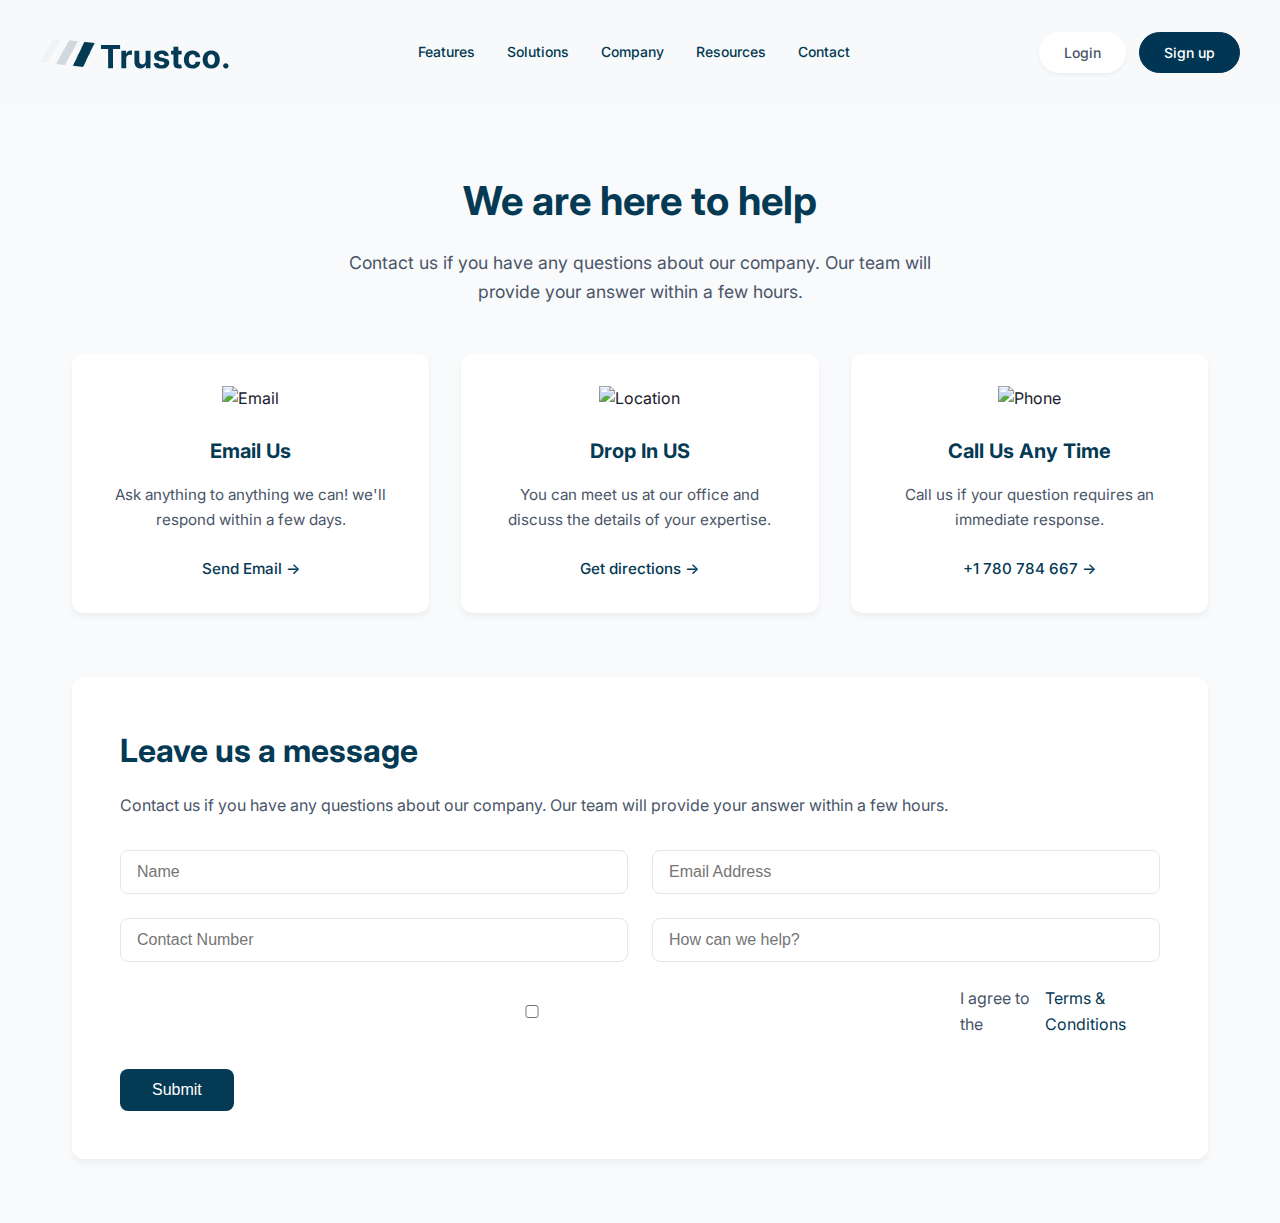
==== contact.html @ 0312bd64 "tr29 contact page implimentation" ====
<!DOCTYPE html>
<html lang="en">
<head>
    <meta charset="UTF-8">
    <meta name="viewport" content="width=device-width, initial-scale=1.0">
    <title>TrustCo - Contact Us</title>
    <link rel="stylesheet" href="contactstyle.css">
    <link href="https://fonts.googleapis.com/css2?family=Inter:wght@400;500;600;700&display=swap" rel="stylesheet">
</head>
<body>
    <header>
        <div class="header-section">
            <div class="logo">
                <div class="logo-sub">
                    <span class="stripe stripe-1">
                        <img src="./assets/Vector.png" class="logoimg1" style="opacity: 0.15;"/>
                    </span>
                    <span class="stripe stripe-2">
                        <img src="./assets/Vector (1).png" class="logoimg1" style="opacity: 0.4;"/>
                    </span>
                    <span class="stripe stripe-3">
                        <img src="./assets/Vector (3).png" class="logoimg1" style="opacity: 1;"/>
                    </span>
                </div>
                <img src="./assets/Trustco..svg" class="logoimg"/>  <!-- changed class from logoimg1 to logoimg -->
            </div>
            <div class="hamburger">
                <div class="bar"></div>
                <div class="bar"></div>
                <div class="bar"></div>
            </div>
    
            <nav class="nav-menu">
                <ul class="list-items">
                    <li class="list-data"><a>Features</a></li>
                    <li class="list-data"><a>Solutions</a></li>
                    <li class="list-data"><a>Company</a></li>
                    <li class="list-data"><a>Resources</a></li>
                    <li class="list-data"><a href="./contact.html">Contact</a></li>
                </ul>
                <!-- Mobile buttons -->
                <div class="mobile-btns">
                    <button class="logbtn">Login</button>
                    <button class="signbtn">Sign up</button>
                </div>
            </nav>
            <!-- Desktop/Laptop buttons -->
            <div class="btns desktop-btns">
                <button class="logbtn">Login</button>
                <button class="signbtn">Sign up</button>
            </div>
                </div>
    
        </div>
    </header>

    <section class="help-section">
        <h1 class="section-title">We are here to help</h1>
        <p class="section-subtitle">Contact us if you have any questions about our company. Our team will provide your answer within a few hours.</p>
        
        <div class="contact-cards">
            <div class="contact-card">
                <img src="assets/email-icon.svg" alt="Email" class="card-icon">
                <h3>Email Us</h3>
                <p>Ask anything to anything we can! we'll respond within a few days.</p>
                <a href="#" class="card-link">Send Email →</a>
            </div>
            
            <div class="contact-card">
                <img src="assets/location-icon.svg" alt="Location" class="card-icon">
                <h3>Drop In US</h3>
                <p>You can meet us at our office and discuss the details of your expertise.</p>
                <a href="#" class="card-link">Get directions →</a>
            </div>
            
            <div class="contact-card">
                <img src="assets/phone-icon.svg" alt="Phone" class="card-icon">
                <h3>Call Us Any Time</h3>
                <p>Call us if your question requires an immediate response.</p>
                <a href="tel:+1 780 784 667" class="card-link">+1 780 784 667 →</a>
            </div>
        </div>

        <div class="contact-form">
            <h2>Leave us a message</h2>
            <p>Contact us if you have any questions about our company. Our team will provide your answer within a few hours.</p>
            
            <form>
                <div class="form-row">
                    <div class="form-group">
                        <input type="text" placeholder="Name" required>
                    </div>
                    <div class="form-group">
                        <input type="email" placeholder="Email Address" required>
                    </div>
                </div>
                <div class="form-row">
                    <div class="form-group">
                        <input type="tel" placeholder="Contact Number">
                    </div>
                    <div class="form-group">
                        <input type="text" placeholder="How can we help?">
                    </div>
                </div>
                <div class="form-group">
                    <label class="checkbox-container">
                        <input type="checkbox" required>
                        <span class="checkmark"></span>
                        I agree to the <a href="#">Terms & Conditions</a>
                    </label>
                </div>
                <button type="submit" class="submit-btn">Submit</button>
            </form>
        </div>
    </section>
    <script>
        const hamburger = document.querySelector('.hamburger');
        const navMenu = document.querySelector('.nav-menu');
    
        hamburger.addEventListener('click', () => {
            hamburger.classList.toggle('active');
            navMenu.classList.toggle('active');
        });
    
        // Close menu when clicking outside
        document.addEventListener('click', (e) => {
            if (!hamburger.contains(e.target) && !navMenu.contains(e.target)) {
                hamburger.classList.remove('active');
                navMenu.classList.remove('active');
            }
        });
    
        // Close menu when clicking a link
        document.querySelectorAll('.nav-menu a').forEach(link => {
            link.addEventListener('click', () => {
                hamburger.classList.remove('active');
                navMenu.classList.remove('active');
            });
        });
    </script>
</body>
</html>
---- contactstyle.css ----
:root {
    --primary-color: #043A53;
    --text-dark: #1A202C;
    --text-light: #4A5568;
    --background-light: #F8FAFC;
    --card-bg: #FFFFFF;
    --border-color: #E2E8F0;
}

* {
    margin: 0;
    padding: 0;
    box-sizing: border-box;
}

body {
    font-family: 'Inter', sans-serif;
    background-color: var(--background-light);
    color: var(--text-dark);
    line-height: 1.6;
}

.help-section {
    max-width: 1200px;
    margin: 0 auto;
    padding: 4rem 2rem;
}

.section-title {
    font-size: 2.5rem;
    font-weight: 700;
    text-align: center;
    margin-bottom: 1rem;
    color: var(--primary-color);
}

.section-subtitle {
    text-align: center;
    color: var(--text-light);
    max-width: 600px;
    margin: 0 auto 3rem;
    font-size: 1.1rem;
}

.contact-cards {
    display: grid;
    grid-template-columns: repeat(3, 1fr);
    gap: 2rem;
    margin-bottom: 4rem;
}

.contact-card {
    background: var(--card-bg);
    padding: 2rem;
    border-radius: 12px;
    box-shadow: 0 4px 6px rgba(0, 0, 0, 0.05);
    text-align: center;
}

.card-icon {
    width: 48px;
    height: 48px;
    margin-bottom: 1.5rem;
}

.contact-card h3 {
    font-size: 1.25rem;
    margin-bottom: 1rem;
    color: var(--primary-color);
}

.contact-card p {
    color: var(--text-light);
    margin-bottom: 1.5rem;
    font-size: 0.95rem;
}

.card-link {
    color: var(--primary-color);
    text-decoration: none;
    font-weight: 500;
    font-size: 0.95rem;
}

.contact-form {
    background: var(--card-bg);
    padding: 3rem;
    border-radius: 12px;
    box-shadow: 0 4px 6px rgba(0, 0, 0, 0.05);
}

.contact-form h2 {
    font-size: 2rem;
    margin-bottom: 1rem;
    color: var(--primary-color);
}

.contact-form > p {
    color: var(--text-light);
    margin-bottom: 2rem;
}

.form-row {
    display: grid;
    grid-template-columns: 1fr 1fr;
    gap: 1.5rem;
    margin-bottom: 1.5rem;
}

.form-group input {
    width: 100%;
    padding: 0.75rem 1rem;
    border: 1px solid var(--border-color);
    border-radius: 8px;
    font-size: 1rem;
    color: var(--text-dark);
}

.checkbox-container {
    display: flex;
    align-items: center;
    gap: 0.5rem;
    margin-bottom: 2rem;
    color: var(--text-light);
}

.checkbox-container a {
    color: var(--primary-color);
    text-decoration: none;
}

.submit-btn {
    background: var(--primary-color);
    color: white;
    border: none;
    padding: 0.75rem 2rem;
    border-radius: 8px;
    font-size: 1rem;
    font-weight: 500;
    cursor: pointer;
    transition: opacity 0.3s ease;
}

.submit-btn:hover {
    opacity: 0.9;
}

@media (max-width: 991px) {
    .contact-cards {
        grid-template-columns: repeat(2, 1fr);
    }
}

@media (max-width: 768px) {
    .contact-cards {
        grid-template-columns: 1fr;
    }

    .form-row {
        grid-template-columns: 1fr;
    }

    .contact-form {
        padding: 2rem;
    }
}

@media (max-width: 480px) {
    .section-title {
        font-size: 2rem;
    }

    .help-section {
        padding: 2rem 1rem;
    }
}
body {
    margin: 0;
    padding: 0;
}

.header-section {
    display: flex;
    justify-content: space-between;
    align-items: center;
    padding: 2.0rem 2.5rem;  /* increased from 0.8rem 2rem */
    margin: 0;
    background-color: #f8f9fa;
}

.logo {
    display: flex;
    align-items: center;
    gap: 10px;
}

.logo-sub {
    display: flex;
    line-height: 0;
    transform: rotate(6deg);
    gap: -40px;  /* increased negative gap to bring stripes even closer */
}

.stripe {
    display: block;
    line-height: 0;
    margin-right: -3px;  /* increased negative margin for tighter spacing */
}

.stripe-1 img {
    height: 25px;
    width: 20px;
}

.stripe-2 img {
    height: 25px;
    width: 40px;
}

.stripe-3 img {
    height: 25px;
    width: 80px;
}

.logoimg1 {
    display: block;
    margin: 0;
    padding: 0;
}

/* Specific width adjustments for each stripe */
.logo-sub img:nth-child(1) {
    width: 20px;
}

.logo-sub img:nth-child(2) {
    width: 25px;
    padding: 0%;
}

.logo-sub img:nth-child(3) {
    width: 20px;
}

.logoimg {
    height: 24px;
    align-items: center;
    width: auto;
    margin-top: 8px;
    /* margin-left: 4px; */
}

.logoimg2 {
    width: 16px;
    height: auto;
    display: block;
    margin: 0;
    padding: 0;
}


.list-items {
    display: flex;
    gap: 2rem;
    align-items: center;
    margin: 0;
    padding: 0;
    list-style: none;
}

.list-data {
    padding: 0;
    color: #4A5568;
    font-family: 'Inter', sans-serif;
    font-weight: 400;
    font-size: 14px;
}

.list-data a {
    cursor: pointer;
    text-decoration: none;
    color: #043A53;
    font-weight: 500;
    position: relative;
    transition: color 0.3s ease;
}

.list-data a:hover {
    color: #065d84;  /* slightly lighter shade for hover */
}

.list-data a::after {
    content: '';
    position: absolute;
    width: 0;
    height: 2px;
    bottom: -4px;
    left: 0;
    background-color: #043A53;
    transition: width 0.3s ease;
}

.list-data a:hover::after {
    width: 100%;
}

.btns {
    display: flex;
    gap: 0.8rem;
    align-items: center;
}

.logbtn {
    padding: 0.7rem 1.5rem;
    border: 1px solid transparent;
    border-radius: 25px;
    background: white;
    color: #4A5568;
    font-family: 'Inter', sans-serif;
    cursor: pointer;
    font-size: 14px;
    font-weight: 500;
    box-shadow: 0 2px 4px rgba(0, 0, 0, 0.05);
    transition: all 0.3s ease-in-out;
}

.logbtn:hover {
    background: #043A53;
    color: white;
    border-color: #043A53;
    transform: translateY(-2px);
    box-shadow: 0 6px 12px rgba(4, 58, 83, 0.2);
}

.signbtn {
    padding: 0.7rem 1.5rem;
    border: 1px solid #003553;
    border-radius: 25px;
    background-color: #003553;
    color: white;
    font-family: 'Inter', sans-serif;
    cursor: pointer;
    font-size: 14px;
    font-weight: 500;
    transition: all 0.3s ease-in-out;
}

.signbtn:hover {
    background-color: white;
    color: #003553;
    transform: translateY(-2px);
    box-shadow: 0 6px 12px rgba(4, 58, 83, 0.2);
}


/* Add these new styles */
.hamburger {
    display: none;
    cursor: pointer;
    z-index: 1000;
}

.bar {
    width: 25px;
    height: 3px;
    margin: 5px;
    background-color: #043A53;
    transition: all 0.3s ease;
}

.mobile-btns {
    display: none;
}

@media screen and (max-width: 768px) {
    .header-section {
        position: relative;
        justify-content: center;
    }

    .hamburger {
        display: block;
        position: absolute;
        left: 2.5rem;
        top: 50%;
        transform: translateY(-50%);
    }

    .logo {
        margin: 0 auto;
    }

    .nav-menu {
        position: fixed;
        left: -100%;
        top: 0;
        width: 300px;
        height: 100vh;
        background: white;
        padding: 80px 30px;
        transition: 0.3s ease-in-out;
        box-shadow: 2px 0 10px rgba(0, 0, 0, 0.1);
        z-index: 999;
        overflow-y: auto;
    }

    .nav-menu.active {
        left: 0;
    }

    .list-items {
        flex-direction: column;
        align-items: flex-start;
        gap: 1.5rem;
        opacity: 0;
        transition: opacity 0.3s ease-in-out;
    }

    .nav-menu.active .list-items {
        opacity: 1;
        transition-delay: 0.2s;
    }

    .list-data {
        width: 100%;
        font-size: 18px;
        padding: 0.3rem 0;
    }

    .list-data a {
        font-size: 1rem;
        font-weight: 500;
        display: block;
        padding: 0.4rem 0.8rem;
        color: #043A53;
        position: relative;
        transition: all 0.3s ease;
        border-radius: 6px;
    }

    .list-data a:hover {
        color: #065d84;
        background-color: rgba(4, 58, 83, 0.05);
        transform: translateX(5px);
    }

    .list-data a::after {
        content: '';
        position: absolute;
        width: 4px;
        height: 0;
        left: 0;
        top: 50%;
        transform: translateY(-50%);
        background-color: #065d84;
        transition: height 0.3s ease;
    }

    .list-data a:hover::after {
        height: 70%;
    }

    .desktop-btns {
        display: none;
    }

    .mobile-btns {
        display: flex;
        flex-direction: column;
        gap: 1rem;
        margin-top: 2.5rem;
        padding: 0 0.8rem;
        opacity: 0;
        transition: opacity 0.3s ease-in-out;
    }

    .nav-menu.active .mobile-btns {
        opacity: 1;
        transition-delay: 0.3s;
    }

    .mobile-btns .logbtn {
        width: 100%;
        text-align: center;
        padding: 0.8rem;
        border: 1px solid #043A53;
    }

    .mobile-btns .signbtn {
        width: 100%;
        text-align: center;
        padding: 0.8rem;
    }

    .mobile-btns .logbtn:hover {
        background-color: #043A53;
        color: white;
    }

    .mobile-btns .signbtn:hover {
        background-color: white;
        color: #043A53;
    }
}

/* Additional media query for very small devices */
@media screen and (max-width: 320px) {
    .nav-menu {
        width: 85%;
        padding: 70px 20px 30px;
    }

    .list-data a {
        font-size: 0.95rem;
    }
}
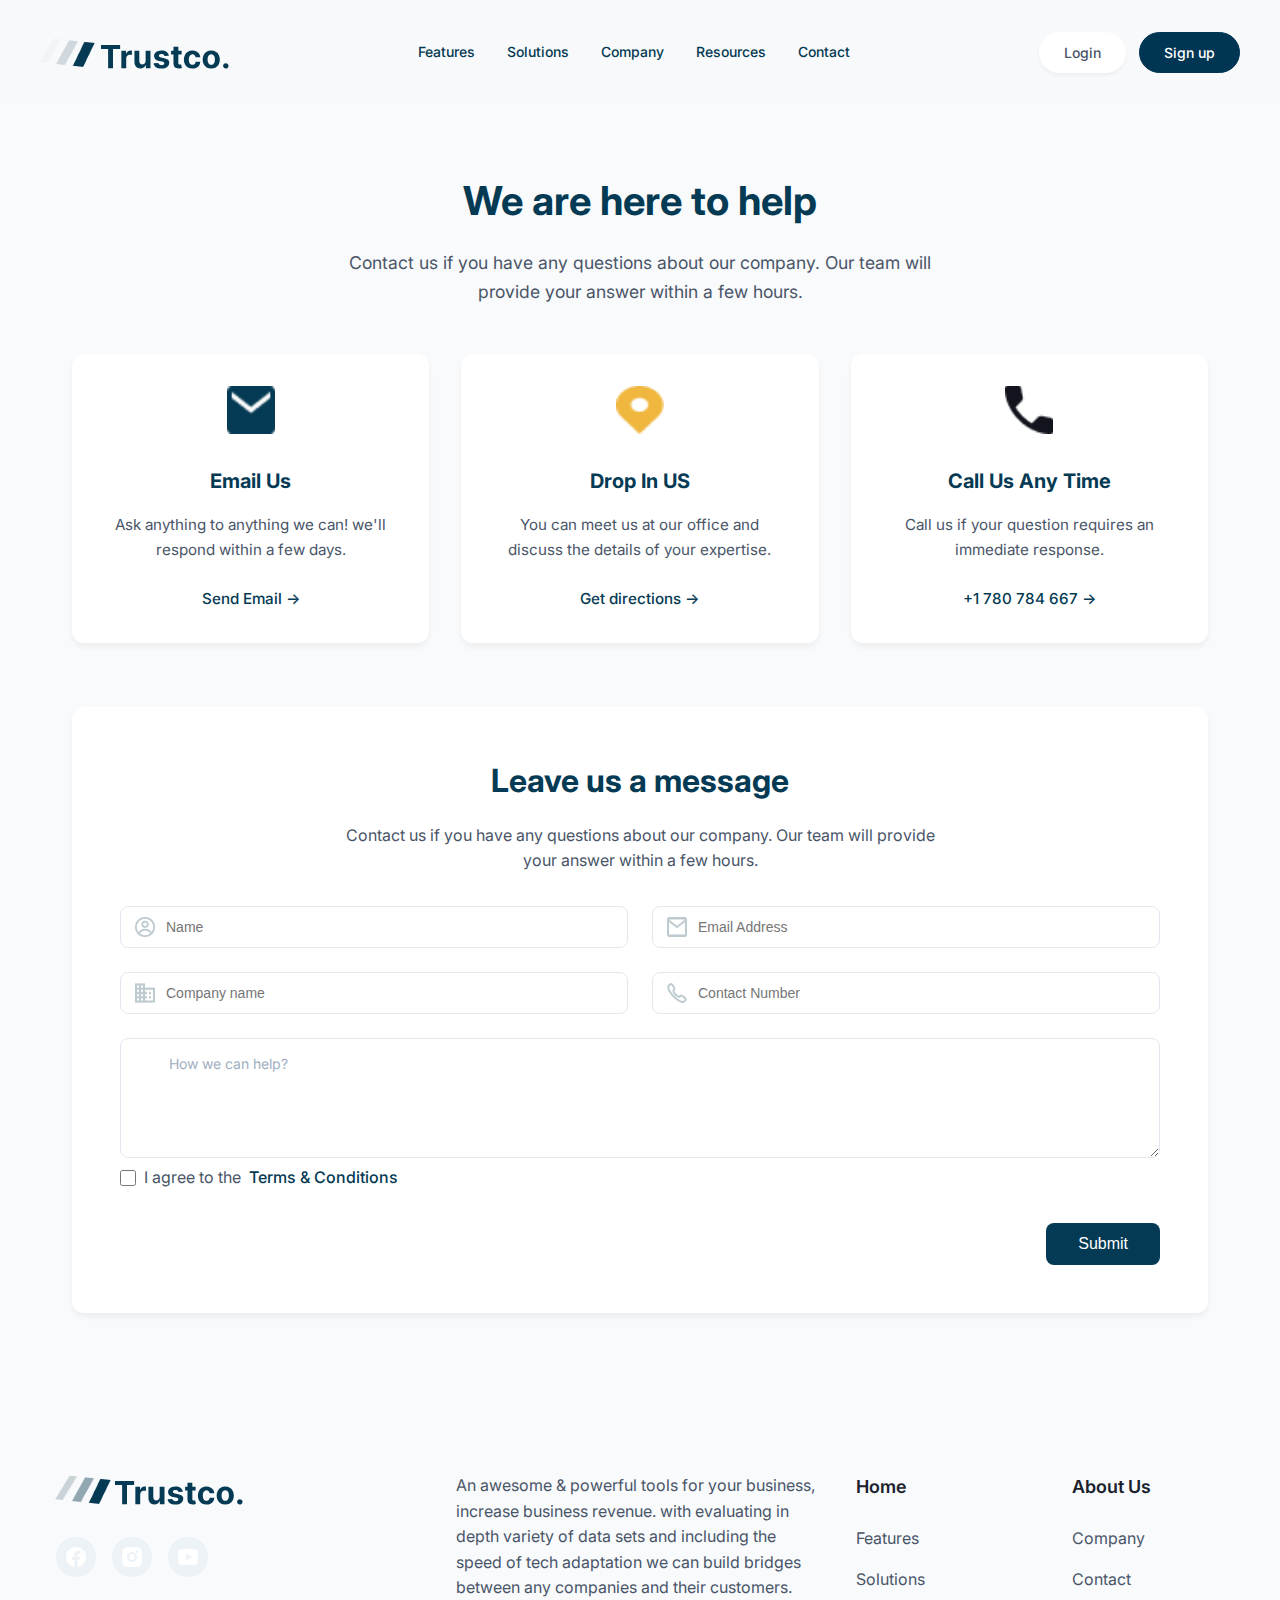
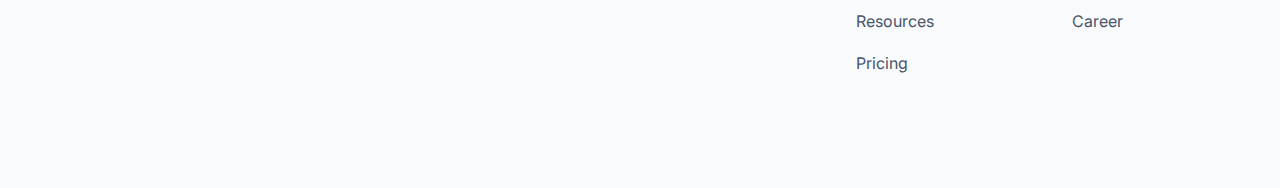
==== commit f1d921f1: "tr29 make contacts page" ====
--- a/contact.html
+++ b/contact.html
@@ -53,28 +53,28 @@
     
         </div>
     </header>
-
+<main>
     <section class="help-section">
         <h1 class="section-title">We are here to help</h1>
         <p class="section-subtitle">Contact us if you have any questions about our company. Our team will provide your answer within a few hours.</p>
         
         <div class="contact-cards">
             <div class="contact-card">
-                <img src="assets/email-icon.svg" alt="Email" class="card-icon">
+                <img src="assets/Vectormaillling.png" alt="Email" class="card-icon">
                 <h3>Email Us</h3>
                 <p>Ask anything to anything we can! we'll respond within a few days.</p>
                 <a href="#" class="card-link">Send Email →</a>
             </div>
             
             <div class="contact-card">
-                <img src="assets/location-icon.svg" alt="Location" class="card-icon">
+                <img src="assets/Vectorlocation.png" alt="Location" class="card-icon">
                 <h3>Drop In US</h3>
                 <p>You can meet us at our office and discuss the details of your expertise.</p>
                 <a href="#" class="card-link">Get directions →</a>
             </div>
             
             <div class="contact-card">
-                <img src="assets/phone-icon.svg" alt="Phone" class="card-icon">
+                <img src="assets/Vectorphone.png" alt="Phone" class="card-icon">
                 <h3>Call Us Any Time</h3>
                 <p>Call us if your question requires an immediate response.</p>
                 <a href="tel:+1 780 784 667" class="card-link">+1 780 784 667 →</a>
@@ -82,37 +82,116 @@
         </div>
 
         <div class="contact-form">
-            <h2>Leave us a message</h2>
-            <p>Contact us if you have any questions about our company. Our team will provide your answer within a few hours.</p>
+            <h2 class="contact-head">Leave us a message</h2>
+            <p class="contact-desc">Contact us if you have any questions about our company. Our team will provide your answer within a few hours.</p>
             
             <form>
                 <div class="form-row">
                     <div class="form-group">
-                        <input type="text" placeholder="Name" required>
-                    </div>
-                    <div class="form-group">
-                        <input type="email" placeholder="Email Address" required>
+                        <div class="input-wrapper">
+                            <img src="./assets/Groupprofil.png" alt="User" class="input-icon">
+                            <input type="text" placeholder="Name" required>
+                        </div>
+                    </div>
+                    <div class="form-group">
+                        <div class="input-wrapper">
+                            <img src="./assets/Vectormil.png" alt="Email" class="input-icon">
+                            <input type="email" placeholder="Email Address" required>
+                        </div>
                     </div>
                 </div>
                 <div class="form-row">
                     <div class="form-group">
-                        <input type="tel" placeholder="Contact Number">
-                    </div>
-                    <div class="form-group">
-                        <input type="text" placeholder="How can we help?">
+                        <div class="input-wrapper">
+                            <img src="./assets/Vectorbuilding.png" alt="Phone" class="input-icon">
+                            <input type="tel" placeholder="Company name">
+                        </div>
+                    </div>
+                    <div class="form-group">
+                        <div class="input-wrapper">
+                            <img src="./assets/Vectorcll.png" alt="Phone" class="input-icon">
+                            <input type="tel" placeholder="Contact Number">
+                        </div>
+                    </div>
+                </div>
+                <div class="form-group message-group">
+                    <div class="input-wrapper">
+                        <!-- <img src="./assets/message-icon.png" alt="Message" class="input-icon"> -->
+                        <textarea placeholder="How we can help?" rows="4"></textarea>
                     </div>
                 </div>
                 <div class="form-group">
-                    <label class="checkbox-container">
+                    <div class="checkbox-container">
                         <input type="checkbox" required>
-                        <span class="checkmark"></span>
-                        I agree to the <a href="#">Terms & Conditions</a>
-                    </label>
-                </div>
-                <button type="submit" class="submit-btn">Submit</button>
+                        <span>I agree to the</span>
+                        <a href="#">Terms & Conditions</a>
+                    </div>
+                    <div class="form-actions">
+                        <button type="submit" class="submit-btn">Submit</button>
+                    </div>
             </form>
+            
         </div>
     </section>
+</main>
+<footer class="main-footer">
+    <div class="footer-wrapper">
+        <div class="footer-left">
+            <div class="footer-brand">
+                <div class="logo-sub">
+                    <span class="stripe stripe-1">
+                        <img src="./assets/Vector.png" class="logoimg1" style="opacity: 5;"/>
+                    </span>
+                    <span class="stripe stripe-2">
+                        <img src="./assets/Vector (1).png" class="logoimg1" style="opacity: 6;"/>
+                    </span>
+                    <span class="stripe stripe-3">
+                        <img src="./assets/Vector (3).png" class="logoimg1" style="opacity: 7;"/>
+                    </span>
+                </div>
+                <img src="./assets/Trustco..svg" class="logoimg"/>  <!-- changed class from logoimg1 to logoimg -->
+            </div>
+            <!-- <div class="footer-brand">
+                <img src="./assets/Trustco..svg" alt="Trustco Logo" class="footer-logo"/>
+            </div> -->
+           <div class="social-media">
+                <a href="#" class="social-icon">
+                    <img src="./assets/Groupcontct.png" alt="Facebook" />
+                </a>
+                <a href="#" class="social-icon">
+                    <img src="./assets/Groupinsta.png" alt="Instagram"/>
+                </a>
+                <a href="#" class="social-icon">
+                    <img src="./assets/Vectorcontact.png" alt="YouTube"/>
+                </a>
+            </div>
+        </div>
+        <div class="footer-middle">
+             <p class="footer-description">An awesome & powerful tools for your business, increase business revenue. with evaluating in depth variety of data sets and including the speed of tech adaptation we can build bridges between any companies and their customers.</p>
+            
+
+        </div>
+        <div class="footer-right">
+            <div class="footer-nav">
+                <h3>Home</h3>
+                <ul>
+                    <li><a href="#">Features</a></li>
+                    <li><a href="#">Solutions</a></li>
+                    <li><a href="#">Resources</a></li>
+                    <li><a href="#">Pricing</a></li>
+                </ul>
+            </div>
+            <div class="footer-nav">
+                <h3>About Us</h3>
+                <ul>
+                    <li><a href="#">Company</a></li>
+                    <li><a href="#">Contact</a></li>
+                    <li><a href="#">Career</a></li>
+                </ul>
+            </div>
+        </div>
+    </div>
+</footer>
     <script>
         const hamburger = document.querySelector('.hamburger');
         const navMenu = document.querySelector('.nav-menu');
--- a/contactstyle.css
+++ b/contactstyle.css
@@ -124,11 +124,39 @@
     color: var(--text-light);
 }
 
+.checkbox-container input[type="checkbox"] {
+    width: 16px;
+    height: 16px;
+    margin: 0;
+}
+
 .checkbox-container a {
-    color: var(--primary-color);
+    color: #043A53;
     text-decoration: none;
-}
-
+    font-weight: 500;
+}
+
+.form-actions {
+    display: flex;
+    justify-content: flex-end;
+}
+
+@media screen and (max-width: 991px) {
+    .form-actions {
+        justify-content: center;
+    }
+    
+    .submit-btn {
+        min-width: 200px;
+    }
+}
+
+@media screen and (max-width: 480px) {
+    .submit-btn {
+        width: 100%;
+        padding: 12px;
+    }
+}
 .submit-btn {
     background: var(--primary-color);
     color: white;
@@ -515,3 +543,256 @@
     }
 }
 
+/* footer section */
+
+.main-footer {
+    background-color: #F8FAFC;
+    padding: 6rem 0;
+}
+
+.footer-wrapper {
+    max-width: 1200px;
+    margin: 0 auto;
+    padding: 0 1rem;
+    display: grid;
+    grid-template-columns: 1fr 1fr 1fr;
+    gap: 2rem;
+}
+
+.footer-left {
+    max-width: 400px;
+}
+
+.footer-brand {
+    display: flex;
+    align-items: center;
+    gap: 8px;
+    margin-bottom: 2rem;
+}
+
+.footer-logo {
+    height: 24px;
+    width: auto;
+}
+
+.footer-description {
+    font-family: 'Inter', sans-serif;
+    font-size: 16px;
+    line-height: 1.6;
+    color: #4A5568;
+    margin-bottom: 2rem;
+}
+
+.social-media {
+    display: flex;
+    gap: 1rem;
+}
+
+.social-icon {
+    width: 40px;
+    height: 40px;
+    display: flex;
+    align-items: center;
+    justify-content: center;
+    border-radius: 50%;
+    background-color: #EDF2F7;
+    transition: all 0.3s ease;
+}
+
+.social-icon:hover {
+    background-color: #E2E8F0;
+    transform: translateY(-2px);
+}
+
+.footer-right {
+    display: grid;
+    grid-template-columns: repeat(2, 1fr);
+    gap: 4rem;
+}
+
+.footer-nav h3 {
+    font-family: 'Inter', sans-serif;
+    font-size: 18px;
+    font-weight: 600;
+    color: #1A202C;
+    margin-bottom: 1.5rem;
+}
+
+.footer-nav ul {
+    list-style: none;
+    padding: 0;
+    margin: 0;
+}
+
+.footer-nav li {
+    margin-bottom: 1rem;
+}
+
+.footer-nav a {
+    font-family: 'Inter', sans-serif;
+    font-size: 16px;
+    color: #4A5568;
+    text-decoration: none;
+    transition: color 0.3s ease;
+}
+
+.footer-nav a:hover {
+    color: #043A53;
+}
+
+@media screen and (max-width: 768px) {
+    .footer-wrapper {
+        grid-template-columns: repeat(2, 1fr);
+        gap: 4rem;
+        padding: 0 2rem;
+    }
+    .submit-btn {
+        width: 50%;
+        justify-content: center !important;
+        padding: 12px;
+    }
+    .footer-left {
+        max-width: 100%;
+        text-align: center;
+        /* grid-column: 1 / -1; */
+    }
+
+    .footer-brand {
+        justify-content: center;
+    }
+
+    .footer-right {
+        grid-template-columns: repeat(2, 1fr);
+        gap: 2rem;
+        grid-column: 1 / -1;
+        text-align: center;
+    }
+
+    .footer-nav {
+        display: flex;
+        flex-direction: column;
+        align-items: center;
+    }
+
+    .footer-nav ul {
+        display: flex;
+        flex-direction: column;
+        align-items: center;
+    }
+
+    .social-media {
+        justify-content: center;
+    }
+}
+
+@media screen and  (min-width: 425px) and (max-width: 576px) {
+    .footer-wrapper{
+        display: block;
+    }
+    .footer-right {
+        grid-template-columns: repeat(1,1fr) ;
+        gap: 6rem;
+        text-align: center;
+    }
+    .footer-description{
+        text-align: center;
+    }
+
+    .main-footer {
+        padding: 4rem 0;
+    }
+}
+
+/* Add these styles */
+.input-wrapper {
+    position: relative;
+    width: 100%;
+}
+
+.input-icon {
+    position: absolute;
+    left: 15px;
+    top: 50%;
+    transform: translateY(-50%);
+    width: 20px;
+    height: 20px;
+    opacity: 0.6;
+}
+
+.form-group input {
+    width: 100%;
+    padding: 12px 12px 12px 45px;
+    border: 1px solid #E2E8F0;
+    border-radius: 8px;
+    font-size: 14px;
+    color: #1A202C;
+}
+
+/* Update responsive styles */
+.contact-head {
+    text-align: center;
+    font-size: 32px;
+    color: #043A53;
+    margin-bottom: 16px;
+}
+
+.contact-desc {
+    text-align: center;
+    color: #4A5568;
+    max-width: 600px;
+    margin: 0 auto 40px;
+    font-size: 16px;
+    line-height: 1.6;
+}
+
+.message-group {
+    margin-top: 24px;
+}
+
+.message-group textarea {
+    width: 100%;
+    padding: 16px 16px 16px 48px;
+    border: 1px solid #E2E8F0;
+    border-radius: 8px;
+    font-size: 14px;
+    color: #4A5568;
+    resize: vertical;
+    min-height: 120px;
+    font-family: 'Inter', sans-serif;
+}
+
+.message-group textarea::placeholder {
+    color: #A0AEC0;
+}
+
+.message-group textarea:focus {
+    outline: none;
+    border-color: #043A53;
+    box-shadow: 0 0 0 1px #043A53;
+}
+
+.message-group .input-icon {
+    top: 20px;
+    transform: none;
+}
+
+@media screen and (max-width: 768px) {
+    .contact-head {
+        font-size: 28px;
+    }
+    
+    .contact-desc {
+        font-size: 15px;
+        margin-bottom: 32px;
+    }
+}
+@media screen and (max-width: 480px) {
+    .input-icon {
+        width: 16px;
+        height: 16px;
+    }
+
+    .form-group input {
+        padding: 8px 8px 8px 35px;
+    }
+}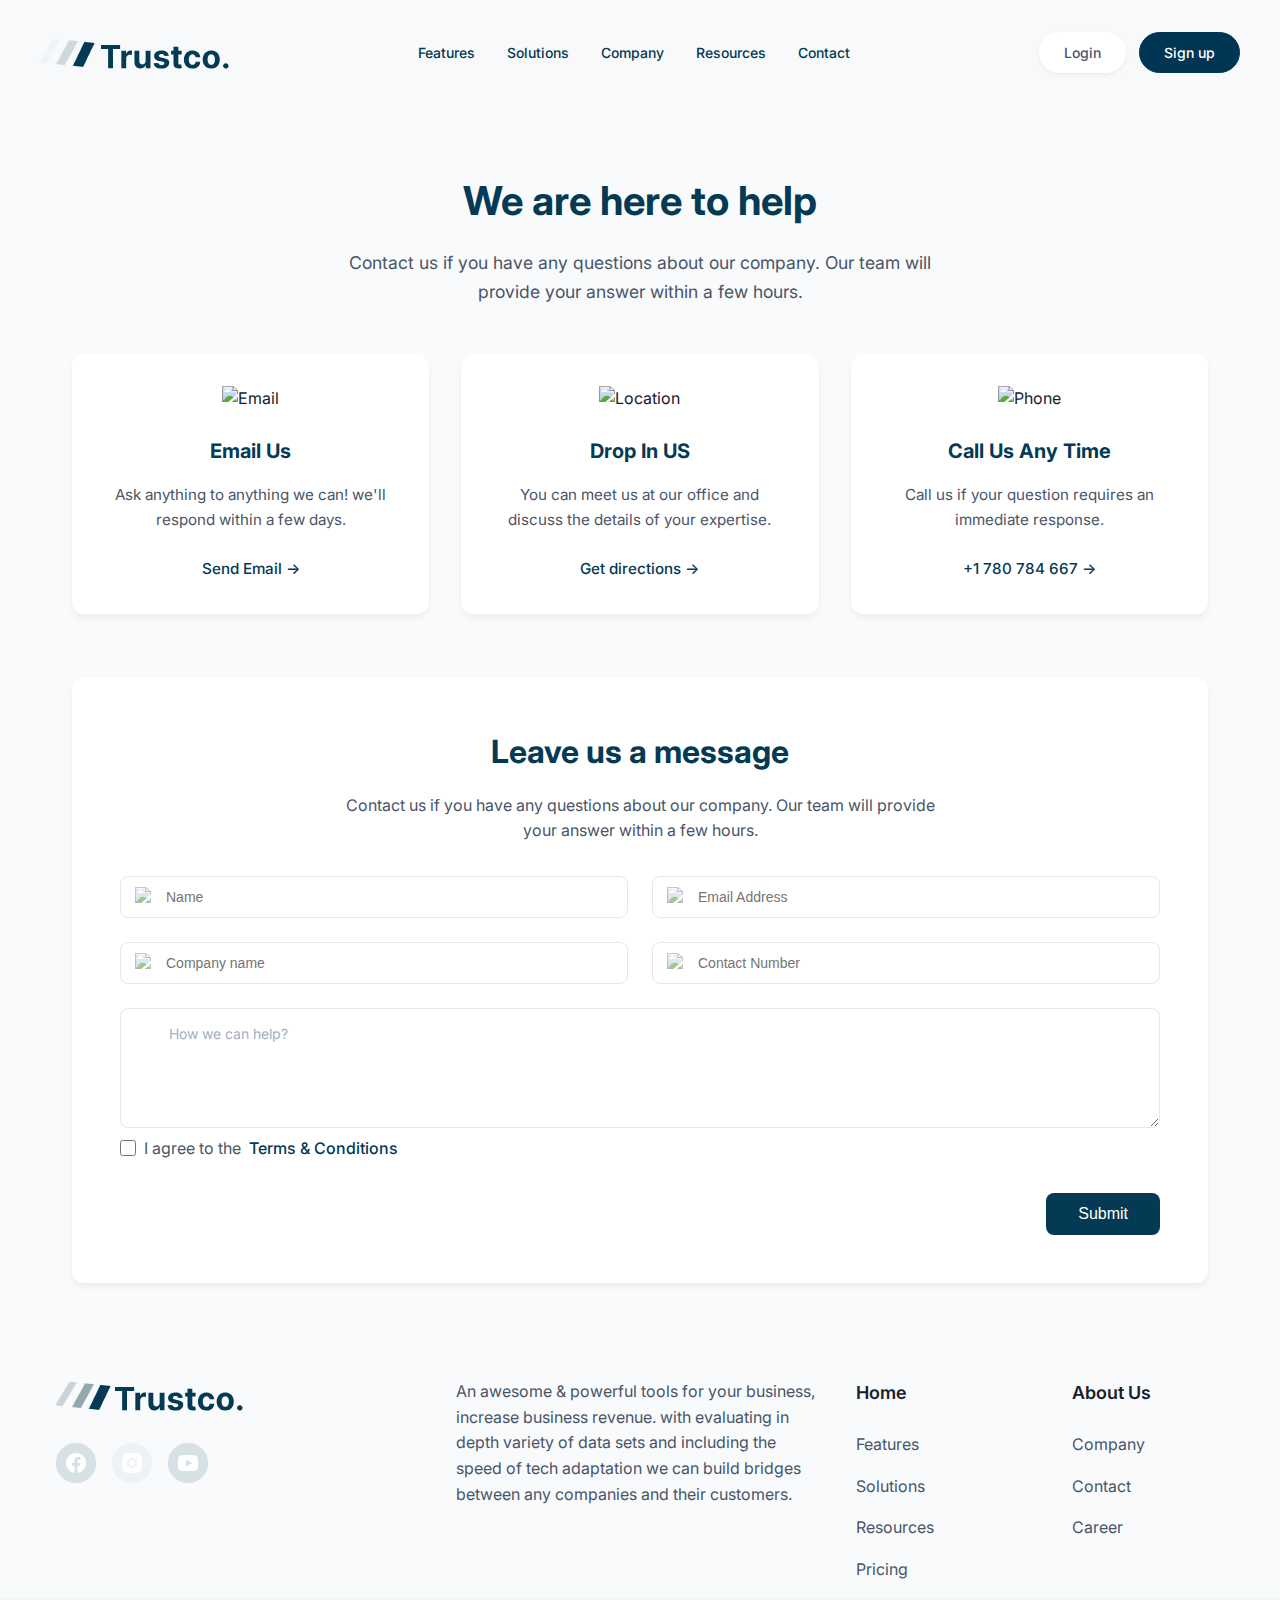
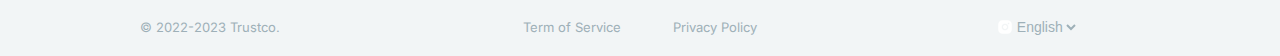
==== commit ef044754: "fully responsive" ====
--- a/contact.html
+++ b/contact.html
@@ -132,9 +132,10 @@
             </form>
             
         </div>
-    </section>
+    </section> 
+    <!-- hfh -->
 </main>
-<footer class="main-footer">
+<footer class="main-footercontact">
     <div class="footer-wrapper">
         <div class="footer-left">
             <div class="footer-brand">
@@ -156,13 +157,13 @@
             </div> -->
            <div class="social-media">
                 <a href="#" class="social-icon">
-                    <img src="./assets/Groupcontct.png" alt="Facebook" />
+                    <img src="./assets/Iconfoot1.png" alt="Facebook"/>
                 </a>
                 <a href="#" class="social-icon">
-                    <img src="./assets/Groupinsta.png" alt="Instagram"/>
+                    <img src="./assets/Group.png" alt="Instagram"/>
                 </a>
                 <a href="#" class="social-icon">
-                    <img src="./assets/Vectorcontact.png" alt="YouTube"/>
+                    <img src="./assets/Iconfooter.png" alt="YouTube"/>
                 </a>
             </div>
         </div>
@@ -188,6 +189,28 @@
                     <li><a href="#">Contact</a></li>
                     <li><a href="#">Career</a></li>
                 </ul>
+            </div>
+        </div>
+    </div>
+
+    <div class="main-footerrrcontact" style="box-sizing: border-box ; margin: 0%;">
+        <div class="footer-containercontact">
+            <div class="footer-contentcontact">
+                <div class="footer-infocontact">
+                    <p class="copyrightcontact">&copy; 2022-2023 Trustco.</p>
+                </div>
+                <div class="footer-linkscontact">
+                    <a href="#" class="footer-linkcontact">Term of Service</a>
+                    <a href="#" class="footer-linkcontact">Privacy Policy</a>
+                </div>
+                <div class="language-selectorcontact">
+                    <div class="language-data">
+                    <img src="./assets/Group.png" alt="Language" class="globe-iconcontact">
+                    <select class="language-selectorcontact">
+                        <option value="en">English</option>
+                    </select>
+                </div>
+                </div>
             </div>
         </div>
     </div>
--- a/contactstyle.css
+++ b/contactstyle.css
@@ -795,4 +795,339 @@
     .form-group input {
         padding: 8px 8px 8px 35px;
     }
-}+}
+/* .footer-containercontact{
+    margin-right: 10px;
+}
+.footer-contentcontact{
+    display: grid;
+    gap: 4rem;
+    grid-template-columns: repeat(3,1fr);
+}
+.main-footerrrcontact{
+    justify-content: center;
+}
+.footer-infocontact{
+    margin-left: 20%;
+} */
+@media screen and (max-width: 768px) {
+    
+    .footer-contentcontact{
+        display: flex;
+        flex-direction: row;
+    }
+    .language-data{
+        display: flex;
+        /* background-color: rebeccapurple; */
+        flex-direction: row;
+        margin: 1rem;
+        margin: auto;
+        align-items: center;
+    }
+    .main-footercontact {
+        background-color: #F8FAFC;
+        width: 100%;
+        padding: 3rem 0 0 0;  /* Reduced from 6rem to 2rem */
+        margin: 0;
+    }
+    .footer-linkscontact{
+        display: flex !important;
+
+        /* background-color: rebeccapurple; */
+        flex-direction:row;
+    }
+    .main-footerrrcontact {
+        background-color: rebeccapurple !important;
+        /* background-color: #f2f5f6;
+         */
+        width: 100%;
+        margin: 0;
+        padding: 0;
+        position: relative;
+        bottom: 0;
+        box-sizing: border-box;
+    }
+    html, body {
+        max-width: 100%;
+        overflow-x: hidden;
+    }
+    
+    
+    .footer-containercontact {
+        width: 100%;
+        align-items: center;
+        
+        /* margin: 0; */
+        margin: 0;
+        padding: 0;
+    }
+    
+    .footer-contentcontact {
+        display: flex;
+        justify-content: space-between;
+        align-items: center;
+        padding: 1rem 2rem;
+        background-color: #f2f5f6;
+        color: #9eb0b8;
+        width: 100%;
+    }
+    
+    .footer-linkcontact {
+        color: #9eb0b8;
+        display: flex;
+        flex-direction: row;
+        text-decoration: none;
+        margin: 0 1.5rem;
+        white-space: nowrap;
+        font-size: 14px;
+    }
+    
+    .language-selectorcontact {
+        display: flex;
+        align-items: center;
+        gap: 0.5rem;
+        margin-right: 2rem;
+    }
+    
+    .globe-iconcontact {
+        width: 16px;
+        height: 16px;
+    }
+    
+    .language-selectorcontact {
+        background: transparent;
+        border: none;
+        color: #9eb0b8;
+        font-size: 14px;
+        cursor: pointer;
+    }
+    .footer-contentcontact {
+        display: grid;
+        grid-template-columns: repeat(3,1fr);
+        gap: 1rem;
+        padding: 1.5rem;
+        text-align: center;
+    }
+
+    .footer-linkscontact {
+        display: flex;
+        gap: 1rem;
+        justify-content: center;
+    }
+
+    .footer-linkcontact {
+        margin: 0;
+    }
+
+    .language-selectorcontact {
+        margin-right: 0;
+    }
+}
+
+@media screen and (max-width: 480px) {
+    .footer-contentcontact {
+        padding: 1rem;
+    }
+
+    .footer-linkscontact {
+        flex-direction: column;
+        gap: 0.75rem;
+    }
+    .main-footercontact {
+        background-color: #F8FAFC;
+        width: 100%;
+        padding: 1rem 0 0 0;  /* Reduced from 6rem to 2rem */
+        margin: 0;
+    }
+    .main-footerrrcontact {
+        background-color: rebeccapurple !important;
+        /* background-color: #f2f5f6;
+         */
+        width: 100%;
+        margin: 0;
+        padding: 0;
+        position: relative;
+        bottom: 0;
+        box-sizing: border-box;
+    }
+    html, body {
+        max-width: 100%;
+        overflow-x: hidden;
+    }
+    
+    
+    .footer-containercontact {
+        width: 100%;
+        margin: 0;
+        padding: 0;
+    }
+    
+    .footer-contentcontact {
+        display: block;
+        justify-content: space-between;
+        align-items: center;
+        /* padding: 1rem 2rem; */
+        background-color: #f2f5f6;
+        color: #9eb0b8;
+        width: 100%;
+    }
+    
+    .footer-linkcontact {
+        color: #9eb0b8;
+        /* display: flex; */
+        /* flex-direction: row; */
+        text-decoration: none;
+        margin: 0 1.5rem;
+        font-size: 14px;
+    }
+    
+    .language-selectorcontact {
+        display: flex;
+        align-items: center;
+        gap: 0.5rem;
+        margin-right: 2rem;
+    }
+    .footer-linkscontact{
+        margin-top:20px ;
+        align-items: center;
+        display: flex;
+        
+    }
+    .globe-iconcontact {
+        width: 16px;
+        height: 16px;
+    }
+    
+    .language-selectorcontact {
+        background: transparent;
+
+        border: none;
+        margin: 14px;
+        color: #9eb0b8;
+        font-size: 14px;
+        cursor: pointer;
+    }
+    .language-data{
+        display: flex;
+        flex-direction: row;
+        margin: 1rem;
+        margin: auto;
+        align-items: center;
+    }
+}
+@media screen and (min-width: 991px) and (max-width: 1440px) {
+    .main-footercontact {
+        background-color: #F8FAFC;
+        width: 100%;
+        padding: 1rem 0 0 0;  /* Reduced from 6rem to 2rem */
+        margin: 0;
+    }
+    .language-data{
+        display: flex;
+        flex-direction: row;
+        margin: 1rem;
+        margin: auto;
+        align-items: center;
+    }
+    .main-footerrrcontact {
+        background-color: rebeccapurple !important;
+        /* background-color: #f2f5f6;
+         */
+        width: 100%;
+        margin: 0;
+        padding: 0;
+        position: relative;
+        bottom: 0;
+        box-sizing: border-box;
+    }
+    html, body {
+        max-width: 100%;
+        overflow-x: hidden;
+    }
+    
+    
+    .footer-containercontact {
+        width: 100%;
+        margin: 0;
+        padding: 0;
+    }
+    
+    .footer-contentcontact {
+        display: flex;
+        justify-content: space-between;
+        align-items: center;
+        /* padding: 1rem 2rem; */
+        background-color: #f2f5f6;
+        color: #9eb0b8;
+        width: 100%;
+    }
+    
+    .footer-linkcontact {
+        color: #9eb0b8;
+        text-decoration: none;
+        margin: 0 1.5rem;
+        font-size: 14px;
+    }
+    
+    .language-selectorcontact {
+        display: flex;
+        align-items: center;
+        gap: 0.5rem;
+        margin-right: 2rem;
+    }
+    
+    .globe-iconcontact {
+        width: 16px;
+        height: 16px;
+    }
+    
+    .language-selectorcontact {
+        background: transparent;
+        border: none;
+        color: #9eb0b8;
+        font-size: 14px;
+        cursor: pointer;
+    }
+    body{
+        margin: 0.1px !important;
+    }
+    .footer-contentcontact {
+        display: grid;
+        grid-template-columns: repeat(3,1fr);
+        gap: 1rem;
+        padding: 1.5rem;
+        text-align: center;
+    }
+    .main-footercontact {
+        background-color: #F8FAFC;
+        width: 100%;
+        padding: 2rem 0 0 0;
+        margin-bottom: 0;
+        box-sizing: border-box;
+    }
+    
+    .main-footerrrcontact {
+        background-color: #f2f5f6;
+        width: 100%;
+        margin: 0;
+        padding: 0;
+        position: relative;
+        bottom: 0;
+        box-sizing: border-box;
+    }
+    .footer-contentcontact {
+        padding: 1rem 0.2rem;
+        /* background-color: red !important; */
+    }
+
+    .footer-linkcontact {
+        /* margin: 0 1rem; */
+        font-size: 13px;
+    }
+
+    
+
+    .copyrightcontact {
+        font-size: 13px;
+    }
+}
